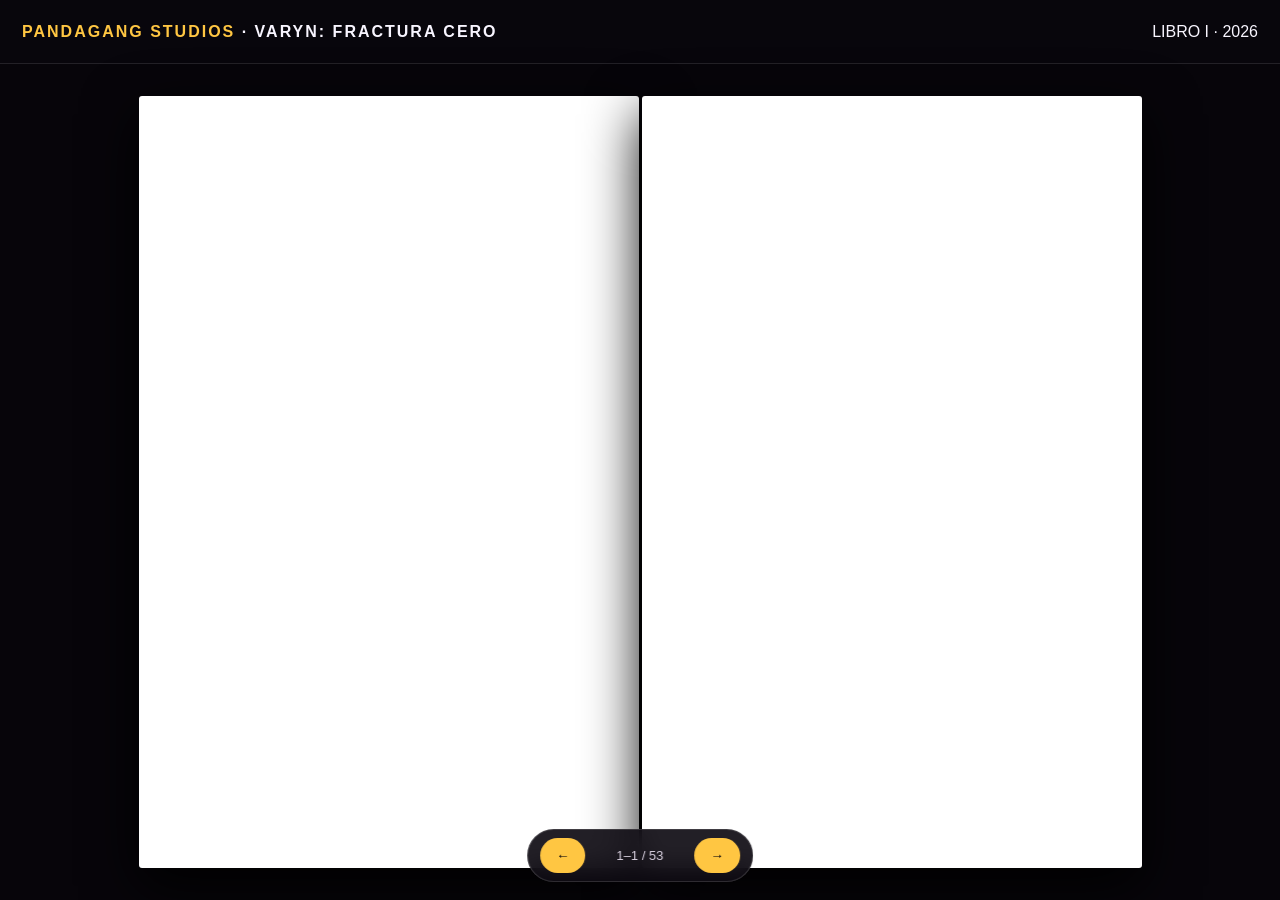
==== varyn/index.html @ f1ce8714 "Add VARYN reader page shell" ====
<!doctype html><html lang="es"><head><meta charset="utf-8"><meta name="viewport" content="width=device-width,initial-scale=1"><title>VARYN: FRACTURA CERO | PANDAGANG STUDIOS</title><style>*{box-sizing:border-box}body{margin:0;background:#07050a;color:#f8f5ff;font-family:Arial,sans-serif}.top{height:64px;display:flex;align-items:center;justify-content:space-between;padding:0 22px;border-bottom:1px solid #ffffff1c;background:#09070dcc}.brand{font-weight:900;letter-spacing:2px}.brand span{color:#ffc642}.reader{min-height:calc(100vh - 64px);display:grid;place-items:center;padding:20px}.book{display:flex;align-items:center;justify-content:center;gap:3px;max-width:1100px;width:100%}.page{width:min(46vw,500px);aspect-ratio:715/1105;background:#fff center/contain no-repeat;box-shadow:0 18px 55px #000;border-radius:3px}.controls{position:fixed;left:50%;bottom:18px;transform:translateX(-50%);display:flex;align-items:center;gap:12px;background:#0d0911e8;border:1px solid #ffffff22;border-radius:999px;padding:8px 12px;backdrop-filter:blur(12px)}button{border:0;border-radius:999px;padding:10px 16px;background:#ffc642;color:#09070b;font-weight:900;cursor:pointer}#count{min-width:85px;text-align:center;color:#d8d0df;font-size:13px}@media(max-width:700px){.book{display:block}.page{width:min(92vw,520px);margin:auto}.left{display:none}.top{font-size:12px}.controls{bottom:10px}}</style></head><body><header class="top"><div class="brand"><span>PANDAGANG STUDIOS</span> · VARYN: FRACTURA CERO</div><div>LIBRO I · 2026</div></header><main class="reader"><div class="book"><div class="page left" id="left"></div><div class="page" id="right"></div></div></main><div class="controls"><button onclick="prev()">←</button><div id="count">1 / 53</div><button onclick="next()">→</button></div><script>const total=53;let p=1;const path=n=>'pages/'+String(n).padStart(3,'0')+'.webp';function draw(){const mobile=innerWidth<=700;document.getElementById('left').style.backgroundImage=p>1&&!mobile?`url(${path(p-1)})`:'none';document.getElementById('right').style.backgroundImage=`url(${path(p)})`;document.getElementById('count').textContent=(mobile?p:Math.max(1,p-1)+'–'+p)+' / '+total}function next(){p=Math.min(total,p+(innerWidth<=700?1:2));draw()}function prev(){p=Math.max(1,p-(innerWidth<=700?1:2));draw()}addEventListener('keydown',e=>{if(e.key==='ArrowRight')next();if(e.key==='ArrowLeft')prev()});addEventListener('resize',draw);let x=0;addEventListener('touchstart',e=>x=e.touches[0].clientX,{passive:true});addEventListener('touchend',e=>{let d=e.changedTouches[0].clientX-x;if(d<-45)next();if(d>45)prev()},{passive:true});draw()</script></body></html>
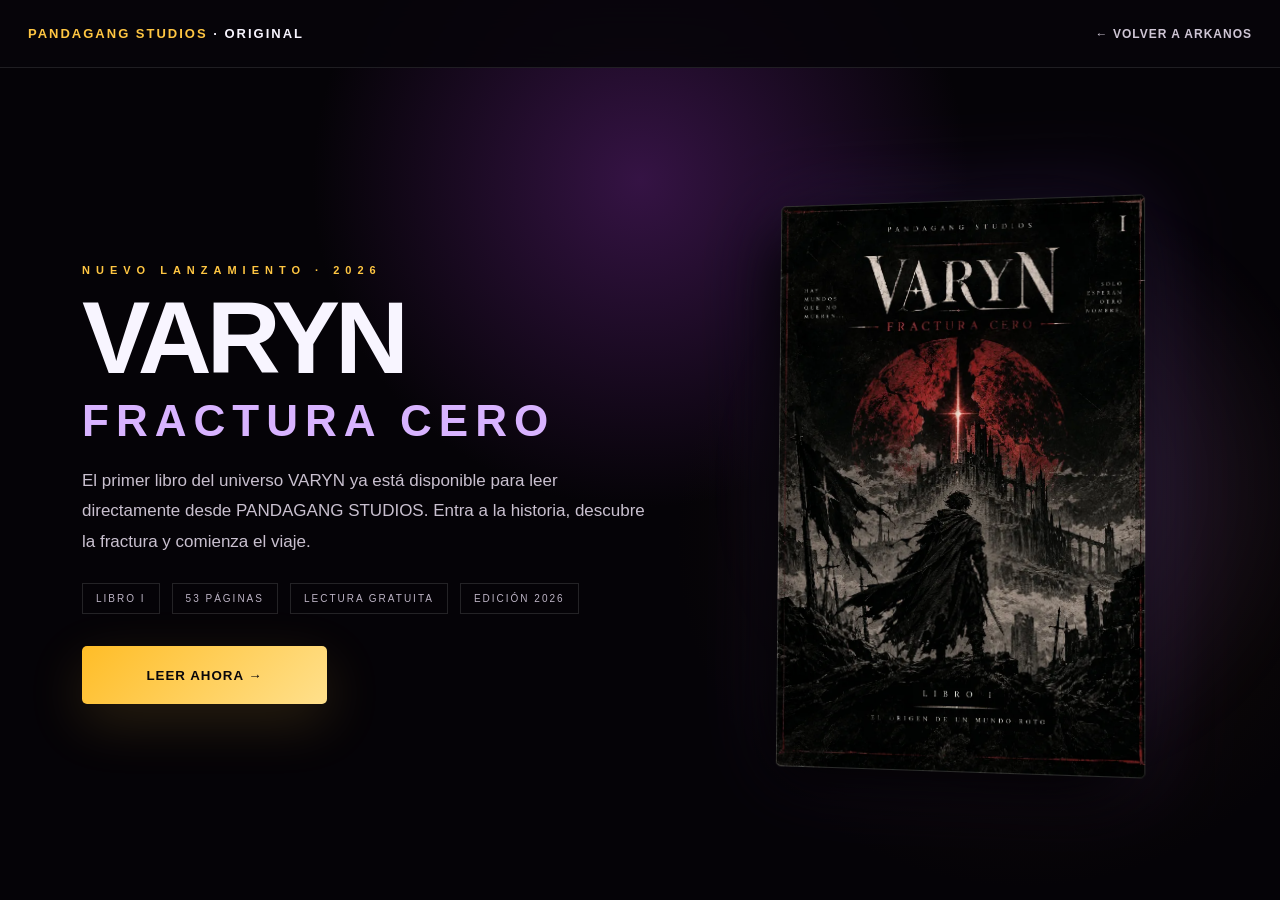
==== commit c4b0feaa: "Upgrade VARYN launch reader experience" ====
--- a/varyn/index.html
+++ b/varyn/index.html
@@ -1 +1 @@
-<!doctype html><html lang="es"><head><meta charset="utf-8"><meta name="viewport" content="width=device-width,initial-scale=1"><title>VARYN: FRACTURA CERO | PANDAGANG STUDIOS</title><style>*{box-sizing:border-box}body{margin:0;background:#07050a;color:#f8f5ff;font-family:Arial,sans-serif}.top{height:64px;display:flex;align-items:center;justify-content:space-between;padding:0 22px;border-bottom:1px solid #ffffff1c;background:#09070dcc}.brand{font-weight:900;letter-spacing:2px}.brand span{color:#ffc642}.reader{min-height:calc(100vh - 64px);display:grid;place-items:center;padding:20px}.book{display:flex;align-items:center;justify-content:center;gap:3px;max-width:1100px;width:100%}.page{width:min(46vw,500px);aspect-ratio:715/1105;background:#fff center/contain no-repeat;box-shadow:0 18px 55px #000;border-radius:3px}.controls{position:fixed;left:50%;bottom:18px;transform:translateX(-50%);display:flex;align-items:center;gap:12px;background:#0d0911e8;border:1px solid #ffffff22;border-radius:999px;padding:8px 12px;backdrop-filter:blur(12px)}button{border:0;border-radius:999px;padding:10px 16px;background:#ffc642;color:#09070b;font-weight:900;cursor:pointer}#count{min-width:85px;text-align:center;color:#d8d0df;font-size:13px}@media(max-width:700px){.book{display:block}.page{width:min(92vw,520px);margin:auto}.left{display:none}.top{font-size:12px}.controls{bottom:10px}}</style></head><body><header class="top"><div class="brand"><span>PANDAGANG STUDIOS</span> · VARYN: FRACTURA CERO</div><div>LIBRO I · 2026</div></header><main class="reader"><div class="book"><div class="page left" id="left"></div><div class="page" id="right"></div></div></main><div class="controls"><button onclick="prev()">←</button><div id="count">1 / 53</div><button onclick="next()">→</button></div><script>const total=53;let p=1;const path=n=>'pages/'+String(n).padStart(3,'0')+'.webp';function draw(){const mobile=innerWidth<=700;document.getElementById('left').style.backgroundImage=p>1&&!mobile?`url(${path(p-1)})`:'none';document.getElementById('right').style.backgroundImage=`url(${path(p)})`;document.getElementById('count').textContent=(mobile?p:Math.max(1,p-1)+'–'+p)+' / '+total}function next(){p=Math.min(total,p+(innerWidth<=700?1:2));draw()}function prev(){p=Math.max(1,p-(innerWidth<=700?1:2));draw()}addEventListener('keydown',e=>{if(e.key==='ArrowRight')next();if(e.key==='ArrowLeft')prev()});addEventListener('resize',draw);let x=0;addEventListener('touchstart',e=>x=e.touches[0].clientX,{passive:true});addEventListener('touchend',e=>{let d=e.changedTouches[0].clientX-x;if(d<-45)next();if(d>45)prev()},{passive:true});draw()</script></body></html>+<!doctype html><html lang="es"><head><meta charset="utf-8"><meta name="viewport" content="width=device-width,initial-scale=1"><title>VARYN: FRACTURA CERO | PANDAGANG STUDIOS</title><meta name="theme-color" content="#07050a"><style>*{box-sizing:border-box}html,body{margin:0;min-height:100%;background:#050307;color:#f8f5ff;font-family:Arial,Helvetica,sans-serif}body{overflow-x:hidden;background:radial-gradient(circle at 50% 20%,#351344 0,transparent 34%),radial-gradient(circle at 80% 60%,#38250b55 0,transparent 30%),#050307}.top{height:68px;display:flex;align-items:center;justify-content:space-between;padding:0 28px;border-bottom:1px solid #ffffff1a;background:#07050ae8;backdrop-filter:blur(16px);position:sticky;top:0;z-index:20}.brand{font-weight:900;letter-spacing:2px;font-size:13px}.brand span{color:#ffc642}.back{color:#cfc6d5;text-decoration:none;font-size:12px;font-weight:800;letter-spacing:1px}.launch{min-height:calc(100vh - 68px);display:grid;grid-template-columns:minmax(300px,1fr) minmax(280px,480px);align-items:center;gap:70px;max-width:1180px;margin:auto;padding:65px 32px;position:relative}.launch:before{content:"";position:absolute;width:650px;height:650px;right:-120px;background:radial-gradient(circle,#a66cff2e,transparent 65%);filter:blur(20px);pointer-events:none}.eyebrow{color:#ffc642;font-size:11px;letter-spacing:6px;font-weight:900}.launch h1{font-size:clamp(52px,8vw,104px);line-height:.86;margin:18px 0 8px;letter-spacing:-5px}.fractura{display:block;color:#d8b3ff;font-size:.43em;letter-spacing:7px;margin-top:20px}.copy{max-width:640px;color:#c9c0cf;font-size:17px;line-height:1.8;margin:26px 0}.meta{display:flex;gap:12px;flex-wrap:wrap;margin:25px 0 32px}.pill{border:1px solid #ffffff20;padding:9px 13px;color:#bdb4c5;font-size:10px;letter-spacing:2px}.open{display:inline-flex;align-items:center;justify-content:center;min-width:245px;height:58px;background:linear-gradient(135deg,#ffbd27,#ffe08c);color:#09070b;text-decoration:none;border:0;border-radius:5px;font-weight:900;letter-spacing:1px;cursor:pointer;box-shadow:0 18px 55px #ffc64226;transition:.25s}.open:hover{transform:translateY(-3px);box-shadow:0 22px 70px #ffc64240}.cover-wrap{perspective:1200px;display:grid;place-items:center;position:relative}.cover{width:min(370px,75vw);aspect-ratio:715/1105;background:url('pages/001.webp') center/cover no-repeat;border-radius:5px;box-shadow:-18px 24px 70px #000,0 0 90px #9f55ff2c;transform:rotateY(-8deg) rotateX(2deg);transition:.5s;position:relative}.cover:after{content:"";position:absolute;inset:0;border:1px solid #ffffff28;border-radius:inherit;box-shadow:inset 12px 0 25px #0005}.cover-wrap:hover .cover{transform:rotateY(-3deg) translateY(-7px)}.reader-shell{display:none;min-height:100vh;padding:82px 18px 100px;position:relative}.reader-shell.active{display:block}.reader-title{text-align:center;margin:0 auto 24px;color:#bdb4c5;font-size:11px;letter-spacing:4px}.book{display:flex;align-items:center;justify-content:center;gap:3px;max-width:1120px;margin:auto;perspective:1600px}.page{width:min(45vw,490px);aspect-ratio:715/1105;background:#fff center/contain no-repeat;box-shadow:0 22px 65px #000;border-radius:2px;transition:transform .3s,opacity .3s}.page.turn{transform:rotateY(-8deg);opacity:.7}.controls{position:fixed;z-index:30;left:50%;bottom:18px;transform:translateX(-50%);display:none;align-items:center;gap:10px;background:#0c0810e8;border:1px solid #ffffff22;border-radius:999px;padding:8px 10px;backdrop-filter:blur(15px);box-shadow:0 15px 45px #0008}.controls.active{display:flex}.controls button{border:0;border-radius:999px;padding:10px 16px;background:#ffc642;color:#09070b;font-weight:900;cursor:pointer}.controls .dark{background:#ffffff0d;color:#eee;border:1px solid #ffffff1c}.count{min-width:90px;text-align:center;color:#d8d0df;font-size:12px}.hint{text-align:center;color:#776e7e;font-size:11px;margin-top:22px;letter-spacing:1px}@media(max-width:760px){.top{padding:0 16px}.brand{font-size:10px}.launch{grid-template-columns:1fr;text-align:center;gap:45px;padding:48px 20px 70px}.launch h1{font-size:clamp(58px,19vw,90px);letter-spacing:-4px}.copy{margin-left:auto;margin-right:auto}.meta{justify-content:center}.cover-wrap{grid-row:1}.cover{width:min(285px,72vw)}.book{display:block}.page{width:min(92vw,520px);margin:auto}.left{display:none}.reader-shell{padding-top:88px}.controls{bottom:10px}.controls button{padding:10px 14px}.hint{padding-bottom:25px}}</style></head><body><header class="top"><div class="brand"><span>PANDAGANG STUDIOS</span> · ORIGINAL</div><a class="back" href="../">← VOLVER A ARKANOS</a></header><section class="launch" id="launch"><div><div class="eyebrow">NUEVO LANZAMIENTO · 2026</div><h1>VARYN<span class="fractura">FRACTURA CERO</span></h1><p class="copy">El primer libro del universo VARYN ya está disponible para leer directamente desde PANDAGANG STUDIOS. Entra a la historia, descubre la fractura y comienza el viaje.</p><div class="meta"><span class="pill">LIBRO I</span><span class="pill">53 PÁGINAS</span><span class="pill">LECTURA GRATUITA</span><span class="pill">EDICIÓN 2026</span></div><button class="open" onclick="openBook()">LEER AHORA →</button></div><div class="cover-wrap"><div class="cover"></div></div></section><main class="reader-shell" id="reader"><div class="reader-title">VARYN · FRACTURA CERO · LIBRO I</div><div class="book"><div class="page left" id="left"></div><div class="page" id="right"></div></div><div class="hint">Usa las flechas del teclado o desliza en celular para pasar página.</div></main><div class="controls" id="controls"><button onclick="prev()">←</button><div class="count" id="count">1 / 53</div><button onclick="next()">→</button><button class="dark" onclick="closeBook()">✕</button><button class="dark" onclick="full()">⛶</button></div><script>const total=53;let p=1;const path=n=>'pages/'+String(n).padStart(3,'0')+'.webp';function openBook(){document.getElementById('launch').style.display='none';document.getElementById('reader').classList.add('active');document.getElementById('controls').classList.add('active');draw();scrollTo(0,0)}function closeBook(){document.getElementById('launch').style.display='grid';document.getElementById('reader').classList.remove('active');document.getElementById('controls').classList.remove('active');scrollTo(0,0)}function draw(){const m=innerWidth<=760;let l=document.getElementById('left'),r=document.getElementById('right');l.style.backgroundImage=p>1&&!m?`url(${path(p-1)})`:'none';r.style.backgroundImage=`url(${path(p)})`;document.getElementById('count').textContent=(m?p:(p===1?'1':(p-1)+'–'+p))+' / '+total}function anim(){let r=document.getElementById('right');r.classList.add('turn');setTimeout(()=>r.classList.remove('turn'),220)}function next(){anim();p=Math.min(total,p+(innerWidth<=760?1:2));setTimeout(draw,100)}function prev(){anim();p=Math.max(1,p-(innerWidth<=760?1:2));setTimeout(draw,100)}function full(){if(!document.fullscreenElement)document.documentElement.requestFullscreen?.();else document.exitFullscreen?.()}addEventListener('keydown',e=>{if(!document.getElementById('reader').classList.contains('active'))return;if(e.key==='ArrowRight')next();if(e.key==='ArrowLeft')prev();if(e.key==='Escape'&&!document.fullscreenElement)closeBook()});addEventListener('resize',()=>{if(document.getElementById('reader').classList.contains('active'))draw()});let x=0;addEventListener('touchstart',e=>x=e.touches[0].clientX,{passive:true});addEventListener('touchend',e=>{if(!document.getElementById('reader').classList.contains('active'))return;let d=e.changedTouches[0].clientX-x;if(d<-45)next();if(d>45)prev()},{passive:true});</script></body></html>
